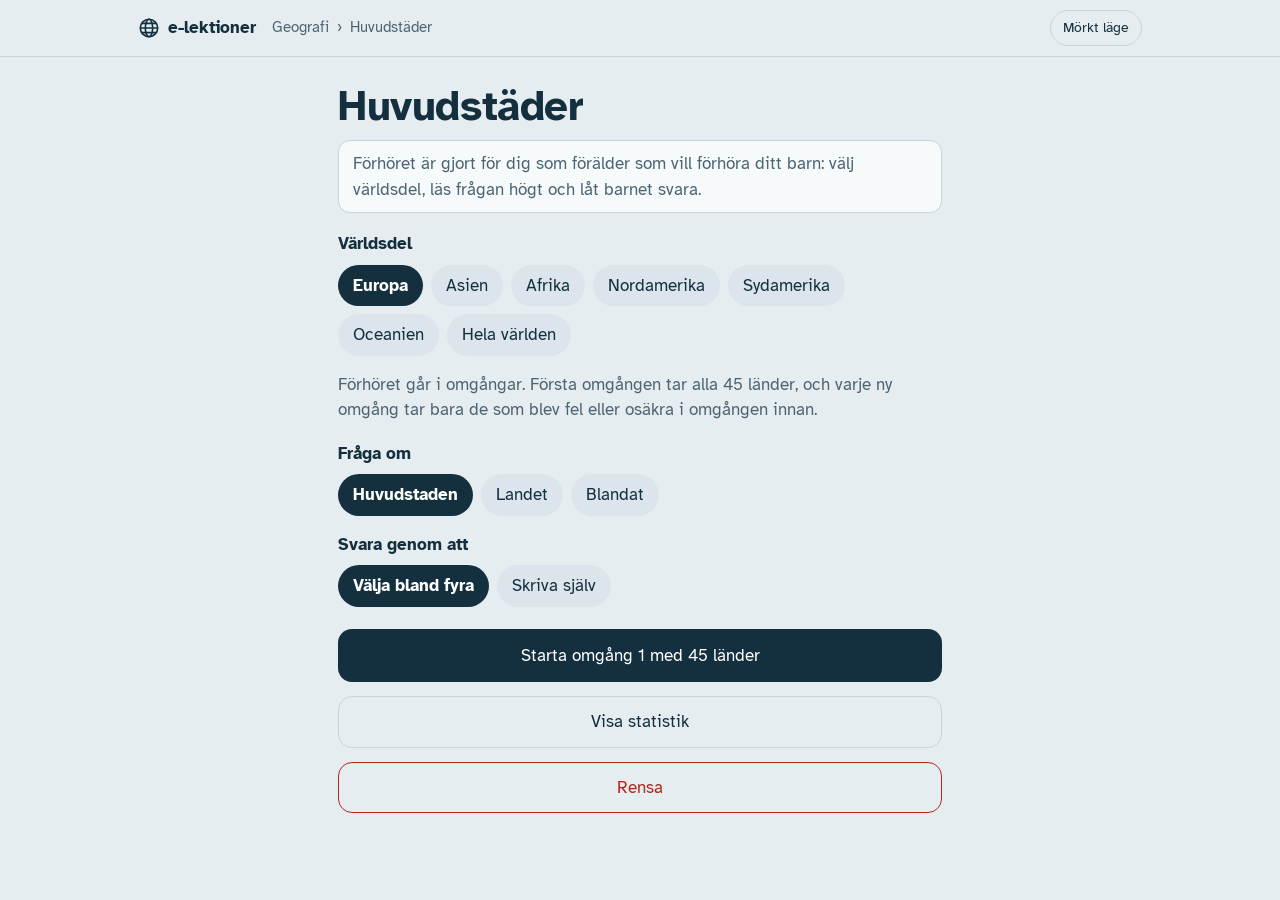
==== geografi/huvudstader/index.html @ d30331ce "Lägg till Huvudstäder och Länder på kartan med gemensam förhörsmodul Co-Authored-By: Claude Opus 5.5" ====
<!doctype html>
<html lang="sv">
<head>
<meta charset="utf-8">
<meta name="viewport" content="width=device-width, initial-scale=1, viewport-fit=cover">
<title>Huvudstäder – e-lektioner</title>
<meta name="description" content="Förhör huvudstäder i världens länder, världsdel för världsdel.">
<link rel="preload" href="../../assets/fonts/atkinson-hyperlegible-latin-400-normal.woff2" as="font" type="font/woff2" crossorigin>
<link rel="preload" href="../../assets/fonts/atkinson-hyperlegible-latin-700-normal.woff2" as="font" type="font/woff2" crossorigin>
<link rel="stylesheet" href="../../assets/css/site.css">
<link rel="stylesheet" href="../../assets/css/forhor.css">
<script src="../../assets/js/theme.js"></script>
</head>
<body>
<header class="site-header">
  <div class="site-header-in">
    <a class="brand" href="../../">
      <svg viewBox="0 0 24 24" fill="none" stroke="currentColor" stroke-width="1.8" aria-hidden="true"><circle cx="12" cy="12" r="9.5"/><ellipse cx="12" cy="12" rx="4" ry="9.5"/><path d="M2.5 12h19M4 7h16M4 17h16"/></svg>
      e-lektioner
    </a>
    <ol class="crumbs" aria-label="Du är här">
      <li><a href="../../#geografi">Geografi</a></li>
      <li aria-current="page">Huvudstäder</li>
    </ol>
    <button class="theme-toggle" type="button">Mörkt läge</button>
  </div>
</header>

<main id="app"></main>

<script src="../../assets/js/lander.js"></script>
<script src="../../assets/js/forhor.js"></script>
<script>
(function () {
  const L = window.LANDER;
  const groups = [...window.VARLDSDELAR.map(v => ({ id: v.id, name: v.name })), { id: "ALL", name: "Hela världen" }];
  const capitalPool = L.map(x => ({ key: x.n, names: [x.c, ...(x.ca || [])] }));
  const countryPool = L.map(x => ({ key: x.n, names: [x.n, ...(x.na || [])] }));

  Forhor.start({
    el: document.getElementById("app"),
    storeKey: "e-lektioner-huvudstader",
    title: "Huvudstäder",
    parentNote: "Förhöret är gjort för dig som förälder som vill förhöra ditt barn: välj världsdel, läs frågan högt och låt barnet svara.",
    groups,
    noun: ["land", "länder"],
    items: id => L.filter(x => id === "ALL" || x.w === id).map(x => Object.assign({ id: x.n }, x)),
    intro: n => `Förhöret går i omgångar. Första omgången tar alla ${n} länder, och varje ny omgång tar bara de som blev fel eller osäkra i omgången innan.`,
    settings: [{
      name: "mode", legend: "Fråga om",
      options: [["capital", "Huvudstaden"], ["country", "Landet"], ["mix", "Blandat"]], def: "capital"
    }],
    name: x => x.n,
    statLabel: x => `${Forhor.esc(x.n)} <small>${Forhor.esc(x.c)}</small>`,
    question(x, s) {
      const askCapital = s.mode === "mix" ? Math.random() < 0.5 : s.mode === "capital";
      const peers = L.filter(y => y.w === x.w && y.n !== x.n);
      return askCapital
        ? { ask: "Vad heter huvudstaden i", subject: x.n + "?", correct: x.c, wrong: Forhor.pick(peers, 3).map(y => y.c), key: x.n, pool: capitalPool, typedLabel: "Huvudstad" }
        : { ask: "Vilket land har huvudstaden", subject: x.c + "?", correct: x.n, wrong: Forhor.pick(peers, 3).map(y => y.n), key: x.n, pool: countryPool, typedLabel: "Land" };
    }
  });
})();
</script>
</body>
</html>
---- assets/css/site.css ----
@font-face{font-family:"Atkinson Hyperlegible";font-style:normal;font-weight:400;font-display:swap;src:url("../fonts/atkinson-hyperlegible-latin-400-normal.woff2") format("woff2")}
@font-face{font-family:"Atkinson Hyperlegible";font-style:normal;font-weight:700;font-display:swap;src:url("../fonts/atkinson-hyperlegible-latin-700-normal.woff2") format("woff2")}

:root{
  --bg:#e6edf1; --panel:#f7fafb; --ink:#14303f; --muted:#4d6573; --line:#c5d3db;
  --chip:#dbe5eb; --chip-ink:#14303f; --chip-on:#14303f; --chip-on-ink:#ffffff;
  --accent:#e0392b; --focus:#f4a51c;
  --ocean-a:#9fd0e6; --ocean-b:#2f6f97; --land:#e6d7a0; --land-edge:#8c7a43;
  --grid:rgba(255,255,255,.92); --grid-shadow:rgba(10,30,45,.55);
  --hl-equator:#e0392b; --hl-meridian:#e0392b; --hl-tropic:#f4a51c;
  --label-bg:rgba(255,255,255,.92); --label-ink:#14303f;
  --rim:#14303f;
  --font:"Atkinson Hyperlegible",system-ui,-apple-system,"Segoe UI",Roboto,sans-serif;
  color-scheme:light;
}
@media (prefers-color-scheme:dark){
  :root:not([data-theme="light"]){
    --bg:#0f1c24; --panel:#16272f; --ink:#e4eef3; --muted:#9db3bf; --line:#2a4250;
    --chip:#21363f; --chip-ink:#e4eef3; --chip-on:#e4eef3; --chip-on-ink:#0f1c24;
    --accent:#ff7469;
    --ocean-a:#3d84aa; --ocean-b:#143b55; --land:#b9ab72; --land-edge:#6f6234;
    --grid:rgba(255,255,255,.85); --grid-shadow:rgba(0,0,0,.6);
    --label-bg:rgba(15,28,36,.9); --label-ink:#e4eef3; --rim:#7fa6ba;
    color-scheme:dark;
  }
}
:root[data-theme="dark"]{
  --bg:#0f1c24; --panel:#16272f; --ink:#e4eef3; --muted:#9db3bf; --line:#2a4250;
  --chip:#21363f; --chip-ink:#e4eef3; --chip-on:#e4eef3; --chip-on-ink:#0f1c24;
  --accent:#ff7469;
  --ocean-a:#3d84aa; --ocean-b:#143b55; --land:#b9ab72; --land-edge:#6f6234;
  --grid:rgba(255,255,255,.85); --grid-shadow:rgba(0,0,0,.6);
  --label-bg:rgba(15,28,36,.9); --label-ink:#e4eef3; --rim:#7fa6ba;
  color-scheme:dark;
}

*,*::before,*::after{box-sizing:border-box}
html,body{margin:0}
body{
  background:var(--bg); color:var(--ink);
  font-family:var(--font); font-size:17px; line-height:1.5;
  padding-bottom:env(safe-area-inset-bottom,0px);
}
a{color:inherit}
:focus-visible{outline:3px solid var(--focus);outline-offset:2px}

.site-header{
  border-bottom:1px solid var(--line);
  padding-top:env(safe-area-inset-top,0px);
}
.site-header-in{
  max-width:1040px;margin:0 auto;padding:10px 18px;
  display:flex;align-items:center;gap:8px 16px;flex-wrap:wrap;
}
.brand{font-weight:700;font-size:1.05rem;text-decoration:none;display:inline-flex;align-items:center;gap:8px}
.brand svg{width:22px;height:22px;flex:none}
.crumbs{display:flex;align-items:center;gap:8px;color:var(--muted);font-size:.95rem;margin:0;padding:0;list-style:none;min-width:0}
.crumbs li{white-space:nowrap}
.crumbs li+li::before{content:"›";margin-right:8px}
.crumbs a{text-decoration:none;color:var(--muted)}
.crumbs a:hover{text-decoration:underline}
.theme-toggle{
  margin-left:auto;font:inherit;font-size:.9rem;color:var(--ink);
  background:transparent;border:1.5px solid var(--line);border-radius:999px;
  padding:6px 12px;cursor:pointer;
}
.theme-toggle:hover{border-color:var(--ink)}

.chip{
  font:inherit;font-size:.98rem;border:0;border-radius:999px;padding:9px 16px;
  background:var(--chip);color:var(--chip-ink);cursor:pointer;
  transition:background .15s,color .15s;
}
.chip:hover{filter:brightness(.96)}
.chip[aria-pressed="true"]{background:var(--chip-on);color:var(--chip-on-ink)}
.ghost{
  font:inherit;background:transparent;border:1.5px solid var(--line);border-radius:999px;
  padding:6px 12px;font-size:.88rem;color:var(--ink);cursor:pointer;
}
.ghost:hover{border-color:var(--ink)}

@media (prefers-reduced-motion:reduce){.chip{transition:none}}
---- assets/css/forhor.css ----
:root{--fh-ok:#1a7a46;--fh-ok-bg:#dff2e6;--fh-bad:#b3261e;--fh-bad-bg:#f8dedb}
@media (prefers-color-scheme:dark){
  :root:not([data-theme="light"]){--fh-ok:#6fd39e;--fh-ok-bg:#173a2a;--fh-bad:#ff8a80;--fh-bad-bg:#44201e}
}
:root[data-theme="dark"]{--fh-ok:#6fd39e;--fh-ok-bg:#173a2a;--fh-bad:#ff8a80;--fh-bad-bg:#44201e}

.forhor{max-width:40rem;margin:0 auto;padding:20px 18px 48px}
.forhor h1{font-size:clamp(2rem,7vw,2.6rem);line-height:1.05;margin:8px 0 12px;letter-spacing:-.01em}
.forhor h2{font-size:1.2rem;margin:28px 0 8px}
.forhor button{font:inherit;color:inherit;cursor:pointer}
.fh-parent{background:var(--panel);border:1.5px solid var(--line);border-radius:12px;padding:10px 14px;margin:0 0 18px;color:var(--muted)}
.fh-lead{color:var(--muted);margin:0 0 18px}
.forhor fieldset{border:0;padding:0;margin:0 0 16px;min-width:0}
.forhor legend{font-weight:700;margin-bottom:8px;padding:0}
.fh-choices{display:flex;flex-wrap:wrap;gap:8px}
.fh-choices label{position:relative;display:inline-flex;align-items:center;padding:8px 15px;border-radius:999px;background:var(--chip);color:var(--chip-ink);cursor:pointer}
.fh-choices input{position:absolute;opacity:0;pointer-events:none}
.fh-choices label:has(input:checked){background:var(--chip-on);color:var(--chip-on-ink);font-weight:700}
.fh-choices label:has(input:focus-visible){outline:3px solid var(--focus);outline-offset:2px}
.fh-primary{width:100%;padding:14px;border:0;border-radius:14px;background:var(--chip-on);color:var(--chip-on-ink)!important;font-weight:700;font-size:1.1rem;margin-top:6px}
.fh-secondary{width:100%;padding:12px;border:1.5px solid var(--line);border-radius:14px;background:transparent}
.fh-secondary:hover{border-color:var(--ink)}
.fh-secondary:disabled{opacity:.5;cursor:default}
.fh-danger{border-color:var(--fh-bad);color:var(--fh-bad)!important}
.fh-stack{display:grid;gap:10px;margin-top:14px}
.fh-link{background:none;border:0;padding:4px 0;font-weight:700;text-decoration:underline}
.fh-status{background:var(--panel);border-radius:16px;padding:18px;margin-bottom:16px}
.fh-round{font-size:2.4rem;font-weight:700;line-height:1;margin:0}
.fh-status p{margin:6px 0 0;color:var(--muted)}
.fh-status .fh-round{color:var(--ink)}
.fh-chips{display:flex;flex-wrap:wrap;gap:6px;margin:12px 0 0;padding:0;list-style:none}
.fh-chips li{background:var(--fh-bad-bg);color:var(--fh-bad);padding:3px 11px;border-radius:999px;font-weight:700;font-size:.95rem}
.fh-history{list-style:none;padding:0;margin:0}
.fh-history li{display:flex;justify-content:space-between;padding:8px 0;border-bottom:1px solid var(--line)}
.fh-history span:last-child{color:var(--muted)}
.fh-panel{border:2px solid var(--fh-bad);border-radius:14px;padding:14px;margin-top:14px}
.fh-panel p{margin:0 0 6px}
.fh-bar{display:flex;justify-content:space-between;align-items:center;font-weight:700;color:var(--muted);margin-bottom:8px}
.fh-progress{height:6px;background:var(--line);border-radius:3px;overflow:hidden;margin-bottom:18px}
.fh-progress div{height:100%;background:var(--chip-on);width:0;transition:width .3s ease}
.fh-stamp{background:var(--panel);padding:26px 22px;margin-bottom:18px;border-radius:8px;outline:3px dotted var(--line);outline-offset:-10px}
.fh-ask{color:var(--muted);margin:0 0 4px}
.fh-subject{font-size:clamp(1.8rem,7vw,2.5rem);font-weight:700;line-height:1.1;margin:0;overflow-wrap:anywhere}
.fh-answers{display:grid;gap:10px}
.fh-answers button{text-align:left;padding:13px 16px;border:2px solid var(--line);border-radius:12px;background:var(--panel);font-weight:700;font-size:1.08rem}
.fh-answers button:hover:not(:disabled){border-color:var(--ink)}
.fh-answers button:disabled{cursor:default}
.forhor .right{border-color:var(--fh-ok)!important;background:var(--fh-ok-bg)!important;color:var(--fh-ok)}
.forhor .wrong{border-color:var(--fh-bad)!important;background:var(--fh-bad-bg)!important;color:var(--fh-bad)}
.fh-typed{display:flex;gap:8px}
.fh-typed input{flex:1;min-width:0;padding:12px 14px;border:2px solid var(--line);border-radius:12px;background:var(--panel);font:inherit;font-size:1.1rem;font-weight:700;color:var(--ink)}
.fh-typed button{padding:0 18px;border:0;border-radius:12px;background:var(--chip-on);color:var(--chip-on-ink)!important;font-weight:700}
.fh-typed button:disabled{opacity:.5}
.fh-unsure{margin-top:12px}
.fh-hint{color:var(--muted);font-size:.95rem;margin:10px 0 0}
.fh-feedback{min-height:1.5rem;margin:16px 0 0;font-weight:700}
.fh-feedback.good{color:var(--fh-ok)}
.fh-feedback.bad{color:var(--fh-bad)}
.fh-stat{padding:10px 0;border-bottom:1px solid var(--line)}
.fh-top{display:flex;justify-content:space-between;gap:16px}
.fh-name{font-weight:700}
.fh-name small{color:var(--muted);font-weight:400;font-size:1em}
.fh-num{color:var(--fh-bad);font-weight:700;white-space:nowrap}
.fh-meter{height:6px;background:var(--line);border-radius:3px;margin-top:6px;overflow:hidden}
.fh-meter div{height:100%;background:var(--fh-bad)}
.fh-summary{display:grid;grid-template-columns:repeat(3,1fr);gap:8px;margin-bottom:8px}
.fh-summary div{background:var(--panel);border-radius:12px;padding:12px}
.fh-summary strong{display:block;font-size:1.6rem;line-height:1.1}
.fh-summary span{color:var(--muted);font-size:.9rem}
.fh-empty{color:var(--muted)}
.forhor details summary{cursor:pointer;font-weight:700;padding:12px 0}
.forhor [hidden]{display:none!important}
@media (prefers-reduced-motion:reduce){.fh-progress div{transition:none}}
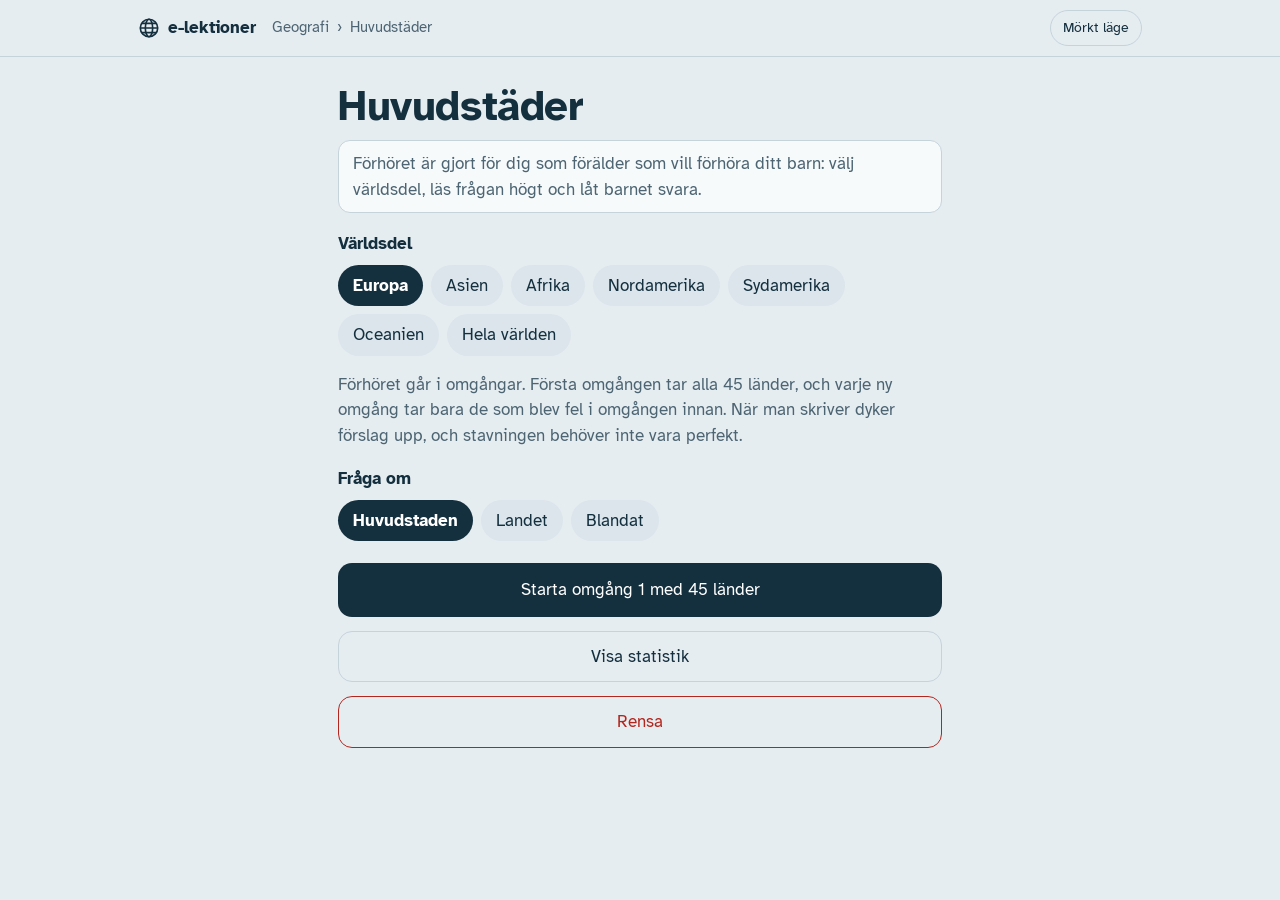
==== commit c3619da7: "Svara bara genom att skriva, med förslag medan man skriver Tar bort flervalsläget och knappen Osäker" ====
--- a/geografi/huvudstader/index.html
+++ b/geografi/huvudstader/index.html
@@ -45,7 +45,7 @@
     groups,
     noun: ["land", "länder"],
     items: id => L.filter(x => id === "ALL" || x.w === id).map(x => Object.assign({ id: x.n }, x)),
-    intro: n => `Förhöret går i omgångar. Första omgången tar alla ${n} länder, och varje ny omgång tar bara de som blev fel eller osäkra i omgången innan.`,
+    intro: n => `Förhöret går i omgångar. Första omgången tar alla ${n} länder, och varje ny omgång tar bara de som blev fel i omgången innan. När man skriver dyker förslag upp, och stavningen behöver inte vara perfekt.`,
     settings: [{
       name: "mode", legend: "Fråga om",
       options: [["capital", "Huvudstaden"], ["country", "Landet"], ["mix", "Blandat"]], def: "capital"
@@ -54,10 +54,9 @@
     statLabel: x => `${Forhor.esc(x.n)} <small>${Forhor.esc(x.c)}</small>`,
     question(x, s) {
       const askCapital = s.mode === "mix" ? Math.random() < 0.5 : s.mode === "capital";
-      const peers = L.filter(y => y.w === x.w && y.n !== x.n);
       return askCapital
-        ? { ask: "Vad heter huvudstaden i", subject: x.n + "?", correct: x.c, wrong: Forhor.pick(peers, 3).map(y => y.c), key: x.n, pool: capitalPool, typedLabel: "Huvudstad" }
-        : { ask: "Vilket land har huvudstaden", subject: x.c + "?", correct: x.n, wrong: Forhor.pick(peers, 3).map(y => y.n), key: x.n, pool: countryPool, typedLabel: "Land" };
+        ? { ask: "Vad heter huvudstaden i", subject: x.n + "?", correct: x.c, key: x.n, pool: capitalPool, typedLabel: "Huvudstad" }
+        : { ask: "Vilket land har huvudstaden", subject: x.c + "?", correct: x.n, key: x.n, pool: countryPool, typedLabel: "Land" };
     }
   });
 })();
--- a/assets/css/forhor.css
+++ b/assets/css/forhor.css
@@ -41,17 +41,17 @@
 .fh-stamp{background:var(--panel);padding:26px 22px;margin-bottom:18px;border-radius:8px;outline:3px dotted var(--line);outline-offset:-10px}
 .fh-ask{color:var(--muted);margin:0 0 4px}
 .fh-subject{font-size:clamp(1.8rem,7vw,2.5rem);font-weight:700;line-height:1.1;margin:0;overflow-wrap:anywhere}
-.fh-answers{display:grid;gap:10px}
-.fh-answers button{text-align:left;padding:13px 16px;border:2px solid var(--line);border-radius:12px;background:var(--panel);font-weight:700;font-size:1.08rem}
-.fh-answers button:hover:not(:disabled){border-color:var(--ink)}
-.fh-answers button:disabled{cursor:default}
 .forhor .right{border-color:var(--fh-ok)!important;background:var(--fh-ok-bg)!important;color:var(--fh-ok)}
 .forhor .wrong{border-color:var(--fh-bad)!important;background:var(--fh-bad-bg)!important;color:var(--fh-bad)}
-.fh-typed{display:flex;gap:8px}
-.fh-typed input{flex:1;min-width:0;padding:12px 14px;border:2px solid var(--line);border-radius:12px;background:var(--panel);font:inherit;font-size:1.1rem;font-weight:700;color:var(--ink)}
+.fh-typed{display:flex;gap:8px;align-items:flex-start}
+.fh-combo{position:relative;flex:1;min-width:0}
+.fh-suggest{position:absolute;left:0;right:0;top:calc(100% + 4px);z-index:5;margin:0;padding:4px;list-style:none;background:var(--panel);border:2px solid var(--line);border-radius:12px;max-height:16rem;overflow-y:auto;box-shadow:0 6px 18px rgba(0,0,0,.12)}
+.fh-suggest li{padding:10px 12px;border-radius:8px;cursor:pointer;font-weight:700}
+.fh-suggest li:hover{background:var(--chip)}
+.fh-suggest li.on{background:var(--chip-on);color:var(--chip-on-ink)}
+.fh-typed input{width:100%;padding:12px 14px;border:2px solid var(--line);border-radius:12px;background:var(--panel);font:inherit;font-size:1.1rem;font-weight:700;color:var(--ink)}
 .fh-typed button{padding:0 18px;border:0;border-radius:12px;background:var(--chip-on);color:var(--chip-on-ink)!important;font-weight:700}
 .fh-typed button:disabled{opacity:.5}
-.fh-unsure{margin-top:12px}
 .fh-hint{color:var(--muted);font-size:.95rem;margin:10px 0 0}
 .fh-feedback{min-height:1.5rem;margin:16px 0 0;font-weight:700}
 .fh-feedback.good{color:var(--fh-ok)}
